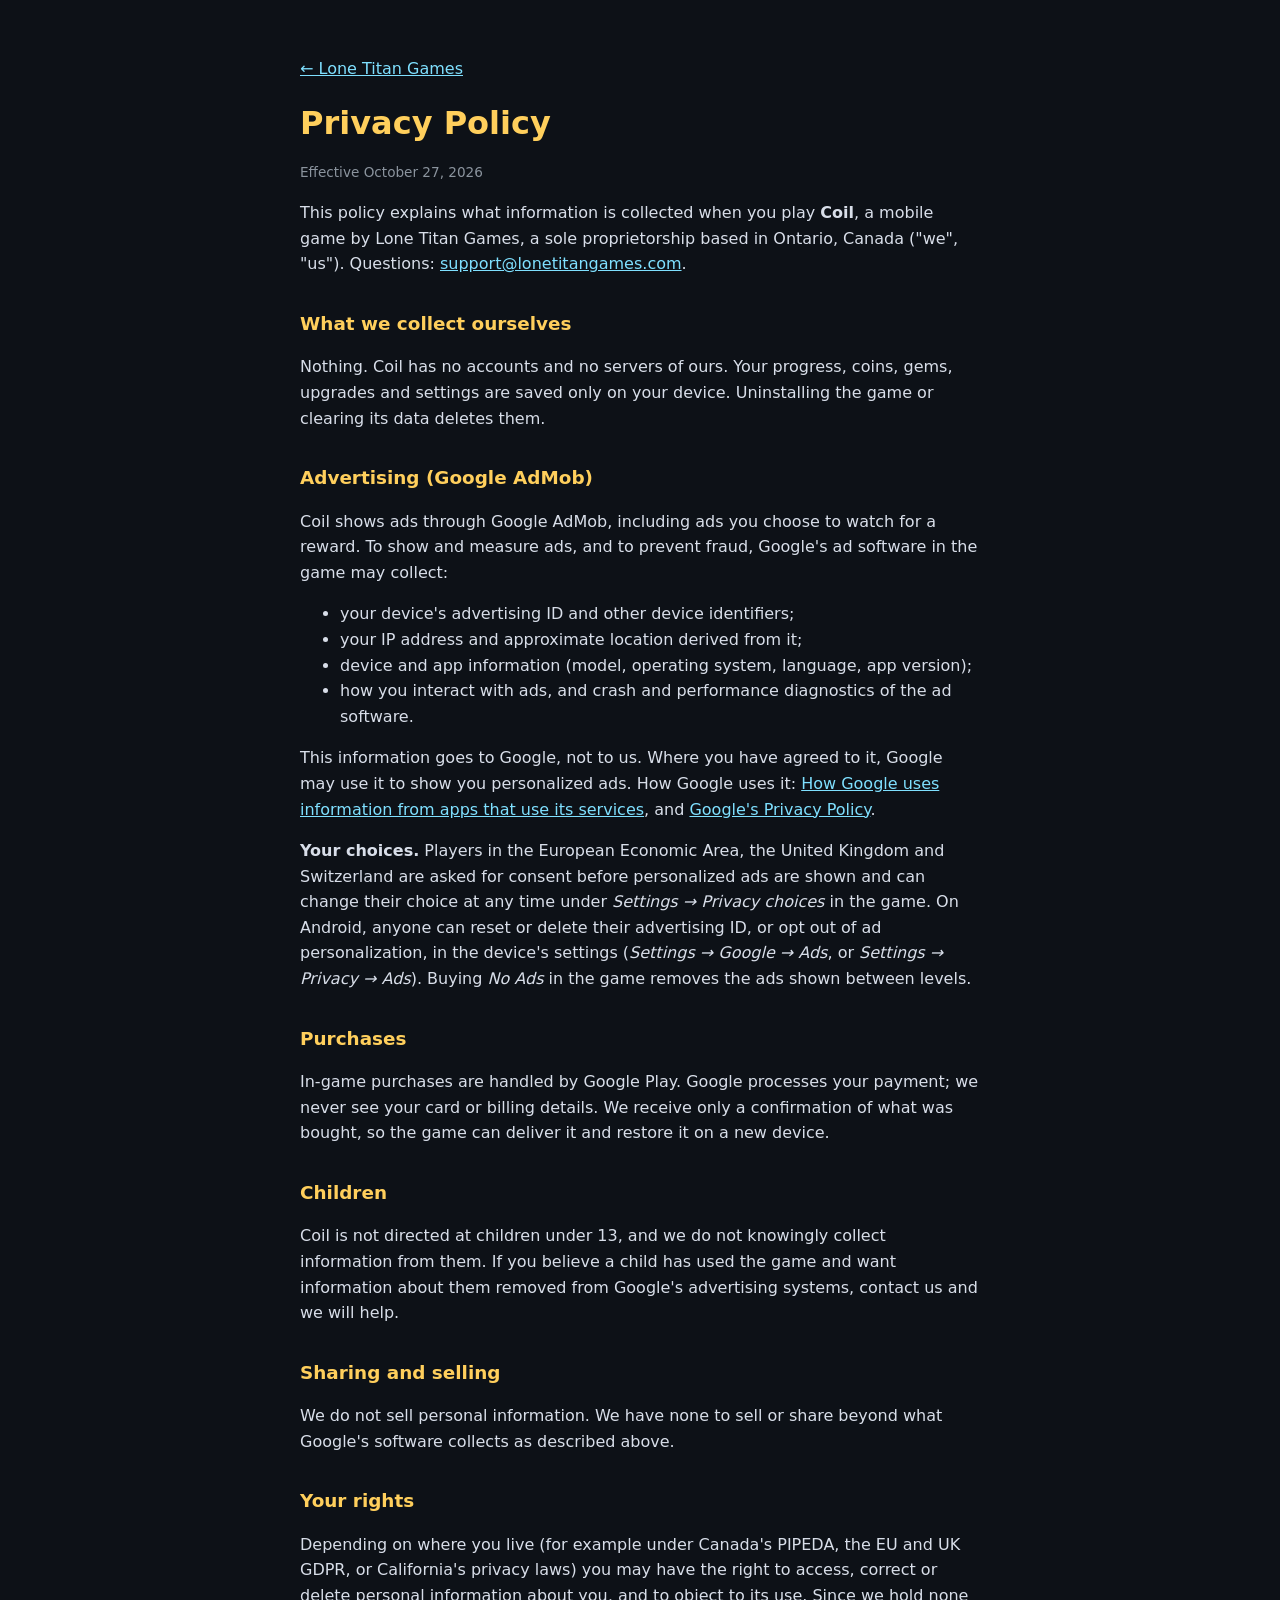
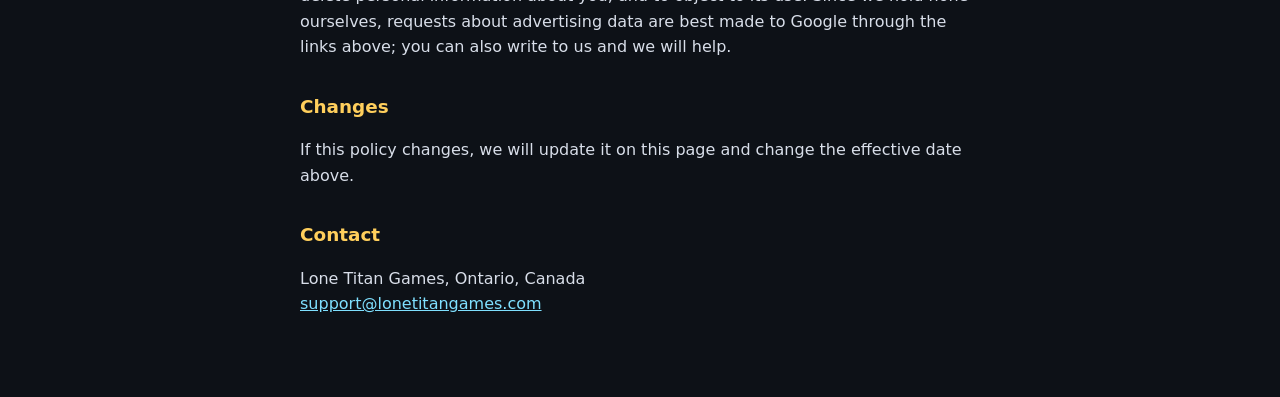
==== privacy.html @ b6895143 "Lone Titan Games website: home page and Coil's privacy policy Co-Authored-By: Claude Opus 5.5 <norep" ====
<!doctype html>
<html lang="en">
<head>
<meta charset="utf-8">
<meta name="viewport" content="width=device-width, initial-scale=1">
<title>Privacy Policy · Lone Titan Games</title>
<link rel="stylesheet" href="style.css">
</head>
<body>
<main>
<p><a href="/">← Lone Titan Games</a></p>
<h1>Privacy Policy</h1>
<p class="small">Effective October 27, 2026</p>

<p>This policy explains what information is collected when you play <strong>Coil</strong>, a mobile game by Lone Titan Games, a sole proprietorship based in Ontario, Canada ("we", "us"). Questions: <a href="mailto:support@lonetitangames.com">support@lonetitangames.com</a>.</p>

<h2>What we collect ourselves</h2>
<p>Nothing. Coil has no accounts and no servers of ours. Your progress, coins, gems, upgrades and settings are saved only on your device. Uninstalling the game or clearing its data deletes them.</p>

<h2>Advertising (Google AdMob)</h2>
<p>Coil shows ads through Google AdMob, including ads you choose to watch for a reward. To show and measure ads, and to prevent fraud, Google's ad software in the game may collect:</p>
<ul>
<li>your device's advertising ID and other device identifiers;</li>
<li>your IP address and approximate location derived from it;</li>
<li>device and app information (model, operating system, language, app version);</li>
<li>how you interact with ads, and crash and performance diagnostics of the ad software.</li>
</ul>
<p>This information goes to Google, not to us. Where you have agreed to it, Google may use it to show you personalized ads. How Google uses it: <a href="https://policies.google.com/technologies/partner-sites">How Google uses information from apps that use its services</a>, and <a href="https://policies.google.com/privacy">Google's Privacy Policy</a>.</p>
<p><strong>Your choices.</strong> Players in the European Economic Area, the United Kingdom and Switzerland are asked for consent before personalized ads are shown and can change their choice at any time under <em>Settings → Privacy choices</em> in the game. On Android, anyone can reset or delete their advertising ID, or opt out of ad personalization, in the device's settings (<em>Settings → Google → Ads</em>, or <em>Settings → Privacy → Ads</em>). Buying <em>No Ads</em> in the game removes the ads shown between levels.</p>

<h2>Purchases</h2>
<p>In-game purchases are handled by Google Play. Google processes your payment; we never see your card or billing details. We receive only a confirmation of what was bought, so the game can deliver it and restore it on a new device.</p>

<h2>Children</h2>
<p>Coil is not directed at children under 13, and we do not knowingly collect information from them. If you believe a child has used the game and want information about them removed from Google's advertising systems, contact us and we will help.</p>

<h2>Sharing and selling</h2>
<p>We do not sell personal information. We have none to sell or share beyond what Google's software collects as described above.</p>

<h2>Your rights</h2>
<p>Depending on where you live (for example under Canada's PIPEDA, the EU and UK GDPR, or California's privacy laws) you may have the right to access, correct or delete personal information about you, and to object to its use. Since we hold none ourselves, requests about advertising data are best made to Google through the links above; you can also write to us and we will help.</p>

<h2>Changes</h2>
<p>If this policy changes, we will update it on this page and change the effective date above.</p>

<h2>Contact</h2>
<p>Lone Titan Games, Ontario, Canada<br><a href="mailto:support@lonetitangames.com">support@lonetitangames.com</a></p>
</main>
</body>
</html>
---- style.css ----
:root { color-scheme: dark; }
body { margin: 0; background: #0d1117; color: #d8dee9; font: 16px/1.6 system-ui, -apple-system, "Segoe UI", Roboto, sans-serif; }
main { max-width: 680px; margin: 0 auto; padding: 40px 16px 64px; }
h1 { color: #ffcf5c; font-size: 2rem; margin: 0 0 8px; }
h2 { color: #ffcf5c; font-size: 1.15rem; margin: 32px 0 8px; }
a { color: #7fe0ff; }
.small { font-size: 0.85rem; color: #8b949e; }
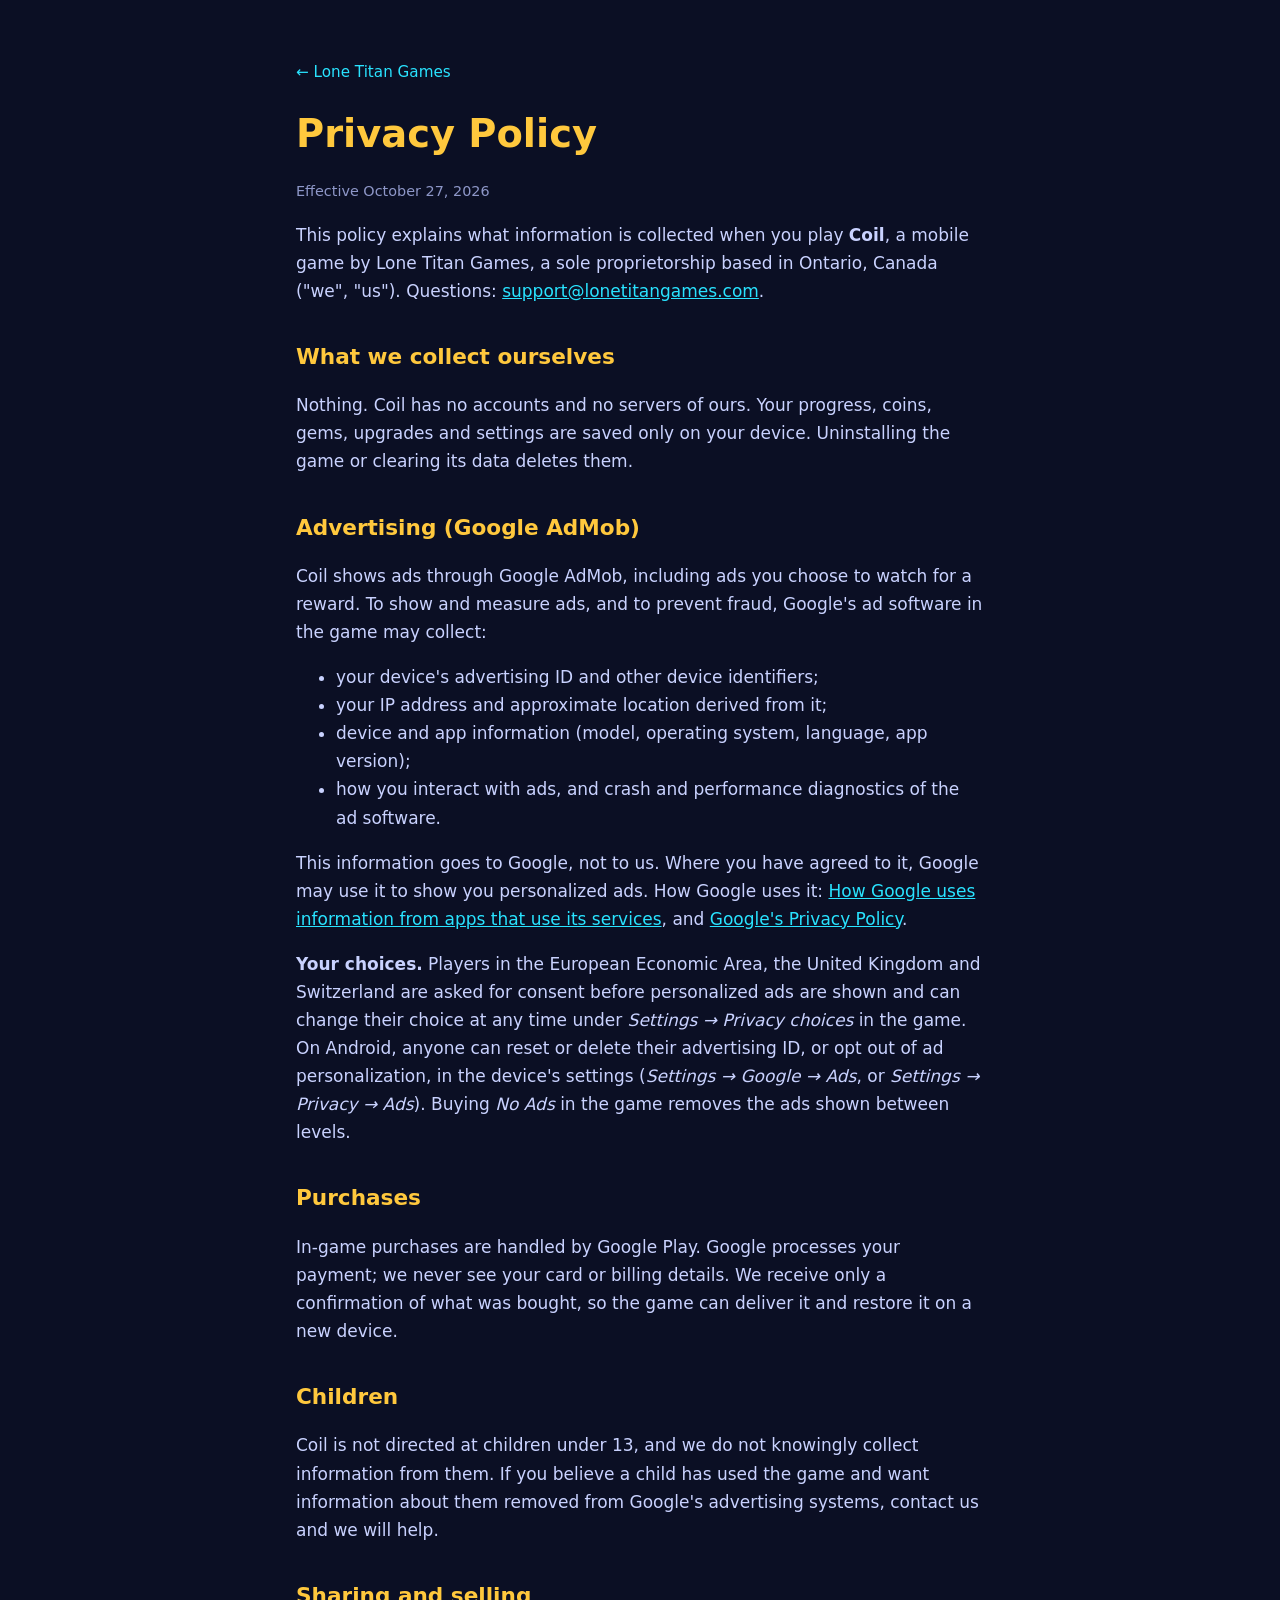
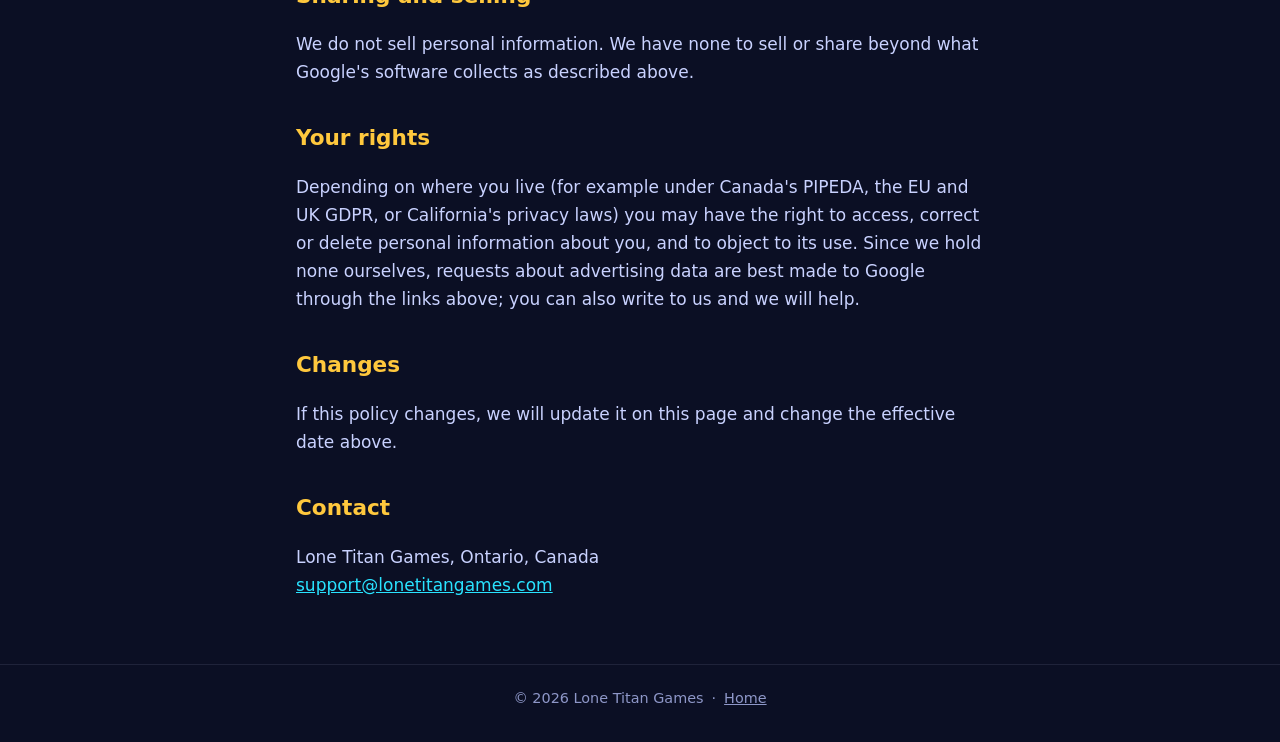
==== commit 9de4418a: "Restyle the site with Coil's art, icon and font Co-Authored-By: Claude Opus 5.5 <noreply@anthropic.c" ====
--- a/privacy.html
+++ b/privacy.html
@@ -4,11 +4,12 @@
 <meta charset="utf-8">
 <meta name="viewport" content="width=device-width, initial-scale=1">
 <title>Privacy Policy · Lone Titan Games</title>
+<link rel="icon" href="favicon.png">
 <link rel="stylesheet" href="style.css">
 </head>
 <body>
-<main>
-<p><a href="/">← Lone Titan Games</a></p>
+<main class="doc">
+<p><a class="back" href="/">← Lone Titan Games</a></p>
 <h1>Privacy Policy</h1>
 <p class="small">Effective October 27, 2026</p>
 
@@ -46,5 +47,8 @@
 <h2>Contact</h2>
 <p>Lone Titan Games, Ontario, Canada<br><a href="mailto:support@lonetitangames.com">support@lonetitangames.com</a></p>
 </main>
+<footer>
+  © 2026 Lone Titan Games<span>·</span><a href="/">Home</a>
+</footer>
 </body>
 </html>
--- a/style.css
+++ b/style.css
@@ -1,7 +1,69 @@
-:root { color-scheme: dark; }
-body { margin: 0; background: #0d1117; color: #d8dee9; font: 16px/1.6 system-ui, -apple-system, "Segoe UI", Roboto, sans-serif; }
-main { max-width: 680px; margin: 0 auto; padding: 40px 16px 64px; }
-h1 { color: #ffcf5c; font-size: 2rem; margin: 0 0 8px; }
-h2 { color: #ffcf5c; font-size: 1.15rem; margin: 32px 0 8px; }
-a { color: #7fe0ff; }
-.small { font-size: 0.85rem; color: #8b949e; }
+@font-face { font-family: "Lilita One"; src: url("fonts/LilitaOne-Regular.ttf") format("truetype"); font-display: swap; }
+
+:root {
+  color-scheme: dark;
+  --bg: #0b0f24;
+  --card: #161b3a;
+  --text: #c9d2ff;
+  --muted: #8e97c8;
+  --gold: #ffc83d;
+  --cyan: #29e3ff;
+  --pink: #ff3fa4;
+}
+
+* { box-sizing: border-box; }
+body { margin: 0; background: var(--bg); color: var(--text); font: 17px/1.65 system-ui, -apple-system, "Segoe UI", Roboto, sans-serif; }
+a { color: var(--cyan); }
+img { display: block; max-width: 100%; }
+.display { font-family: "Lilita One", system-ui, sans-serif; font-weight: 400; letter-spacing: 0.02em; }
+
+/* Studio header over the starfield */
+.hero {
+  background: linear-gradient(180deg, rgba(11,15,36,0.35), var(--bg) 92%), url("img/space.jpg") center / cover;
+  padding: 72px 16px 56px;
+  text-align: center;
+}
+.hero h1 { margin: 0; font-size: clamp(2.4rem, 8vw, 4.2rem); line-height: 1.05; color: var(--gold); text-shadow: 0 4px 0 #8a5a10, 0 0 32px rgba(255,200,61,0.35); }
+.hero p { margin: 14px 0 0; color: var(--text); font-size: 1.05rem; }
+
+main { max-width: 960px; margin: 0 auto; padding: 0 16px 48px; }
+
+/* The game card */
+.game {
+  display: grid; grid-template-columns: minmax(0, 340px) 1fr; gap: 36px; align-items: center;
+  background: linear-gradient(135deg, var(--card), #1d1446);
+  border: 1px solid rgba(201,210,255,0.14); border-radius: 22px;
+  padding: 28px; box-shadow: 0 20px 60px rgba(0,0,0,0.45);
+}
+.game .art { border-radius: 16px; box-shadow: 0 0 0 1px rgba(255,255,255,0.08), 0 12px 36px rgba(41,227,255,0.18); }
+.game .title { display: flex; align-items: center; gap: 16px; }
+.game .icon { width: 72px; height: 72px; border-radius: 18px; box-shadow: 0 6px 18px rgba(0,0,0,0.5); }
+.game h2 { margin: 0; font-size: 3rem; line-height: 1; color: #fff; }
+.game .kind { margin: 2px 0 0; color: var(--gold); font-size: 0.95rem; }
+.game ul { padding-left: 1.2em; margin: 16px 0 22px; }
+.game li { margin: 4px 0; }
+.badge {
+  display: inline-block; padding: 10px 20px; border-radius: 999px;
+  background: var(--gold); color: #1a1033; font-family: "Lilita One", system-ui, sans-serif; font-size: 1.1rem; letter-spacing: 0.03em;
+  box-shadow: 0 4px 0 #8a5a10;
+}
+
+.contact { text-align: center; margin-top: 56px; }
+.contact h2 { color: var(--gold); font-size: 1.8rem; margin: 0 0 6px; }
+
+footer { border-top: 1px solid rgba(201,210,255,0.1); padding: 22px 16px 32px; text-align: center; color: var(--muted); font-size: 0.9rem; }
+footer a { color: var(--muted); }
+footer span { margin: 0 8px; }
+
+/* Privacy policy page */
+.doc { max-width: 720px; padding-top: 40px; }
+.doc h1 { color: var(--gold); font-size: 2.4rem; margin: 8px 0 4px; }
+.doc h2 { color: var(--gold); font-size: 1.35rem; margin: 34px 0 6px; }
+.small { font-size: 0.9rem; color: var(--muted); }
+.back { font-size: 0.95rem; text-decoration: none; }
+
+@media (max-width: 720px) {
+  .game { grid-template-columns: 1fr; padding: 18px; gap: 22px; }
+  .game .art { max-width: 340px; margin: 0 auto; }
+  .game h2 { font-size: 2.5rem; }
+}
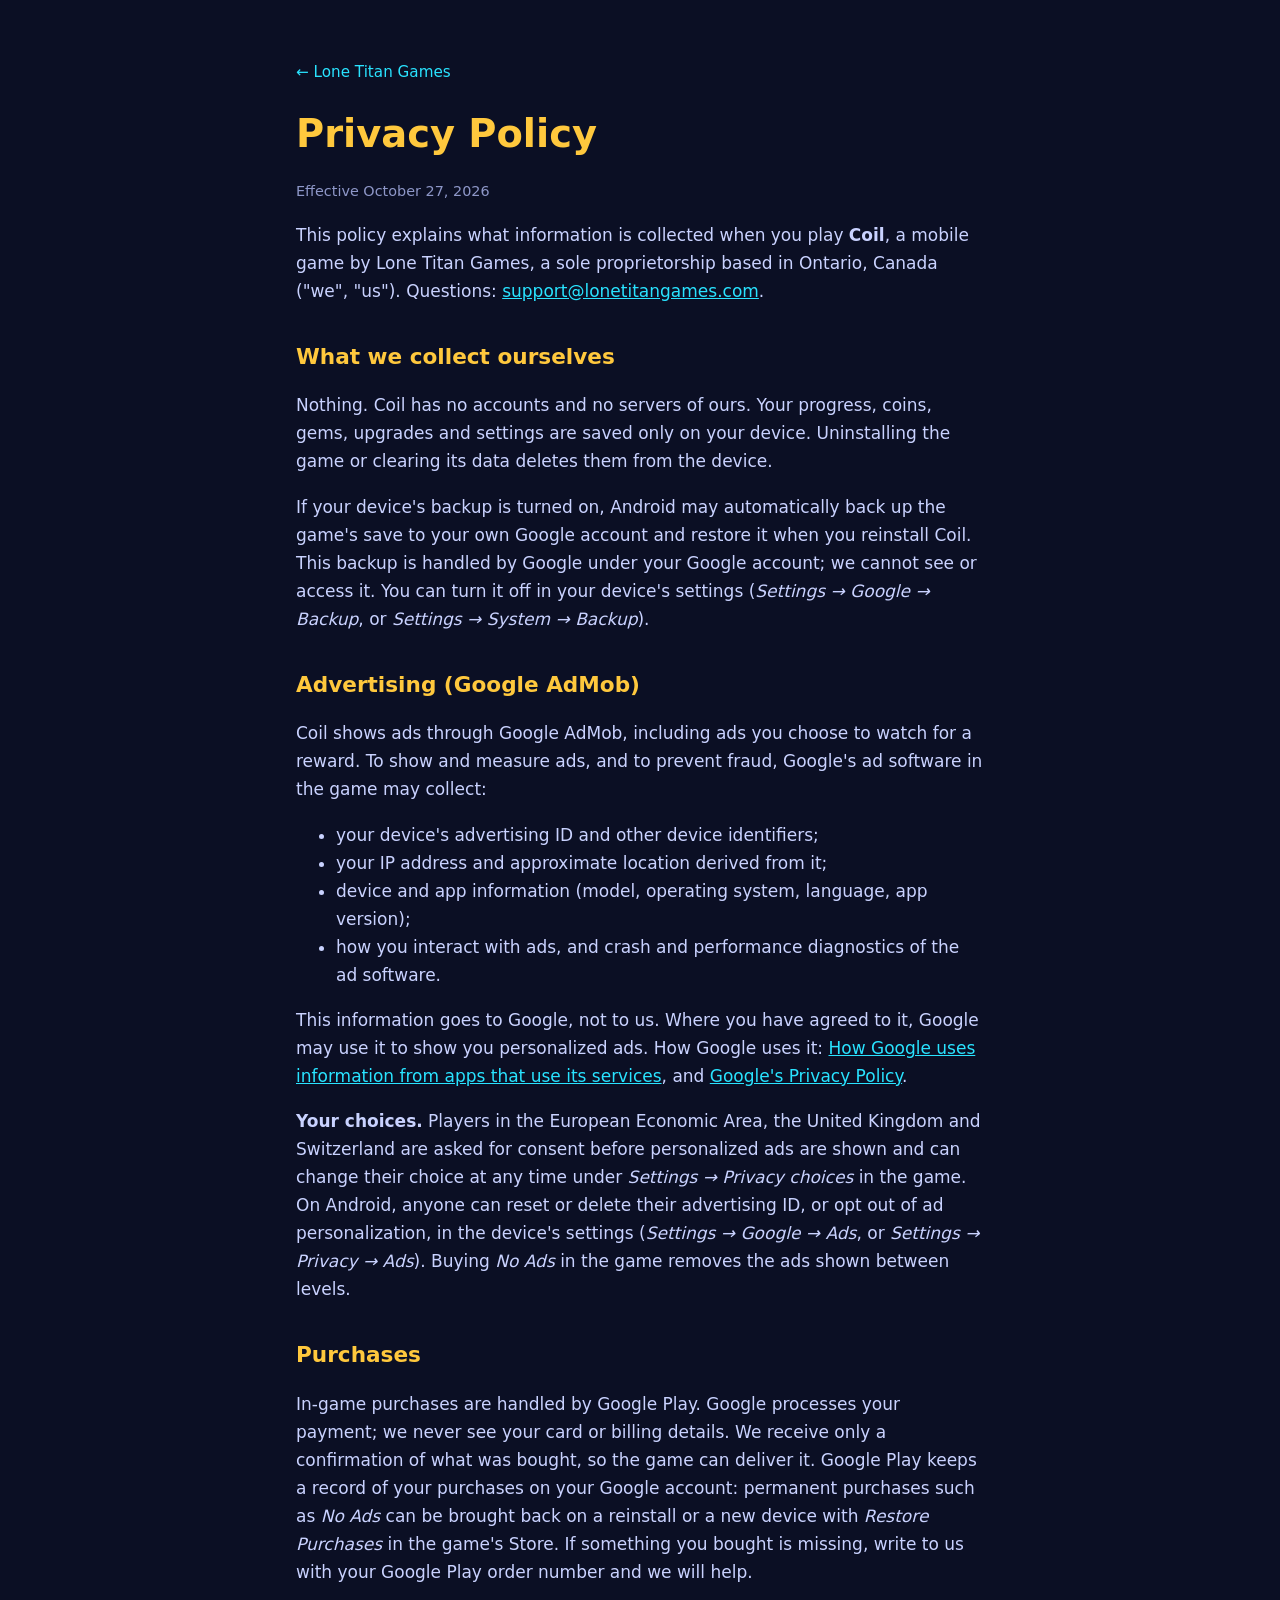
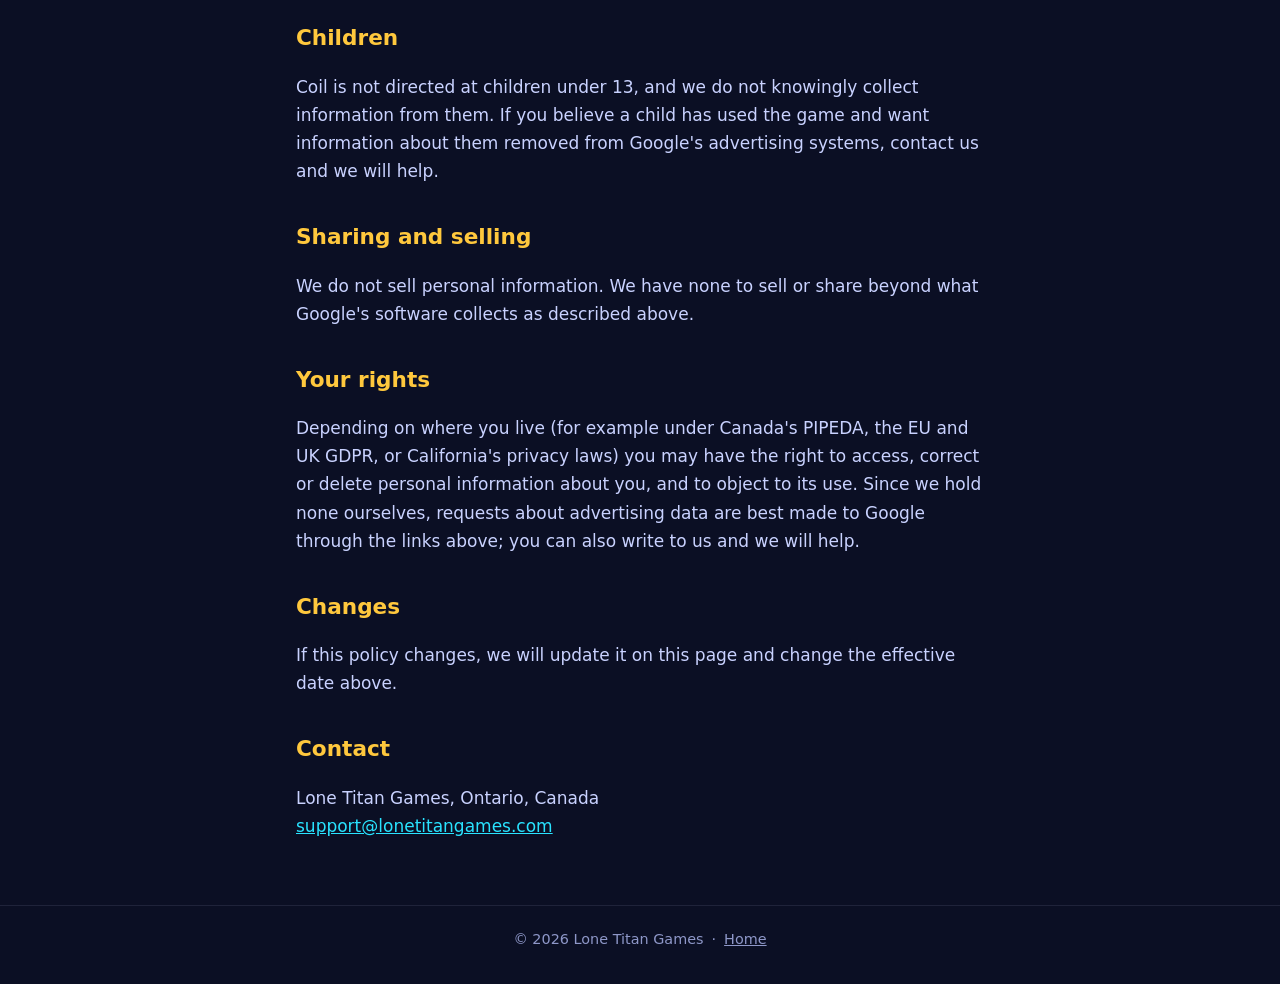
==== commit fab330c7: "Privacy policy: Android's automatic backup of the save, and Google Play's purchase records and Resto" ====
--- a/privacy.html
+++ b/privacy.html
@@ -16,7 +16,8 @@
 <p>This policy explains what information is collected when you play <strong>Coil</strong>, a mobile game by Lone Titan Games, a sole proprietorship based in Ontario, Canada ("we", "us"). Questions: <a href="mailto:support@lonetitangames.com">support@lonetitangames.com</a>.</p>
 
 <h2>What we collect ourselves</h2>
-<p>Nothing. Coil has no accounts and no servers of ours. Your progress, coins, gems, upgrades and settings are saved only on your device. Uninstalling the game or clearing its data deletes them.</p>
+<p>Nothing. Coil has no accounts and no servers of ours. Your progress, coins, gems, upgrades and settings are saved only on your device. Uninstalling the game or clearing its data deletes them from the device.</p>
+<p>If your device's backup is turned on, Android may automatically back up the game's save to your own Google account and restore it when you reinstall Coil. This backup is handled by Google under your Google account; we cannot see or access it. You can turn it off in your device's settings (<em>Settings → Google → Backup</em>, or <em>Settings → System → Backup</em>).</p>
 
 <h2>Advertising (Google AdMob)</h2>
 <p>Coil shows ads through Google AdMob, including ads you choose to watch for a reward. To show and measure ads, and to prevent fraud, Google's ad software in the game may collect:</p>
@@ -30,7 +31,7 @@
 <p><strong>Your choices.</strong> Players in the European Economic Area, the United Kingdom and Switzerland are asked for consent before personalized ads are shown and can change their choice at any time under <em>Settings → Privacy choices</em> in the game. On Android, anyone can reset or delete their advertising ID, or opt out of ad personalization, in the device's settings (<em>Settings → Google → Ads</em>, or <em>Settings → Privacy → Ads</em>). Buying <em>No Ads</em> in the game removes the ads shown between levels.</p>
 
 <h2>Purchases</h2>
-<p>In-game purchases are handled by Google Play. Google processes your payment; we never see your card or billing details. We receive only a confirmation of what was bought, so the game can deliver it and restore it on a new device.</p>
+<p>In-game purchases are handled by Google Play. Google processes your payment; we never see your card or billing details. We receive only a confirmation of what was bought, so the game can deliver it. Google Play keeps a record of your purchases on your Google account: permanent purchases such as <em>No Ads</em> can be brought back on a reinstall or a new device with <em>Restore Purchases</em> in the game's Store. If something you bought is missing, write to us with your Google Play order number and we will help.</p>
 
 <h2>Children</h2>
 <p>Coil is not directed at children under 13, and we do not knowingly collect information from them. If you believe a child has used the game and want information about them removed from Google's advertising systems, contact us and we will help.</p>
--- a/style.css
+++ b/style.css
@@ -14,7 +14,7 @@
 * { box-sizing: border-box; }
 body { margin: 0; background: var(--bg); color: var(--text); font: 17px/1.65 system-ui, -apple-system, "Segoe UI", Roboto, sans-serif; }
 a { color: var(--cyan); }
-img { display: block; max-width: 100%; }
+img { display: block; max-width: 100%; height: auto; }
 .display { font-family: "Lilita One", system-ui, sans-serif; font-weight: 400; letter-spacing: 0.02em; }
 
 /* Studio header over the starfield */
@@ -63,7 +63,7 @@
 .back { font-size: 0.95rem; text-decoration: none; }
 
 @media (max-width: 720px) {
-  .game { grid-template-columns: 1fr; padding: 18px; gap: 22px; }
-  .game .art { max-width: 340px; margin: 0 auto; }
+  .game { grid-template-columns: minmax(0, 1fr); padding: 18px; gap: 22px; }
+  .game .art { width: 100%; max-width: 340px; margin: 0 auto; }
   .game h2 { font-size: 2.5rem; }
 }
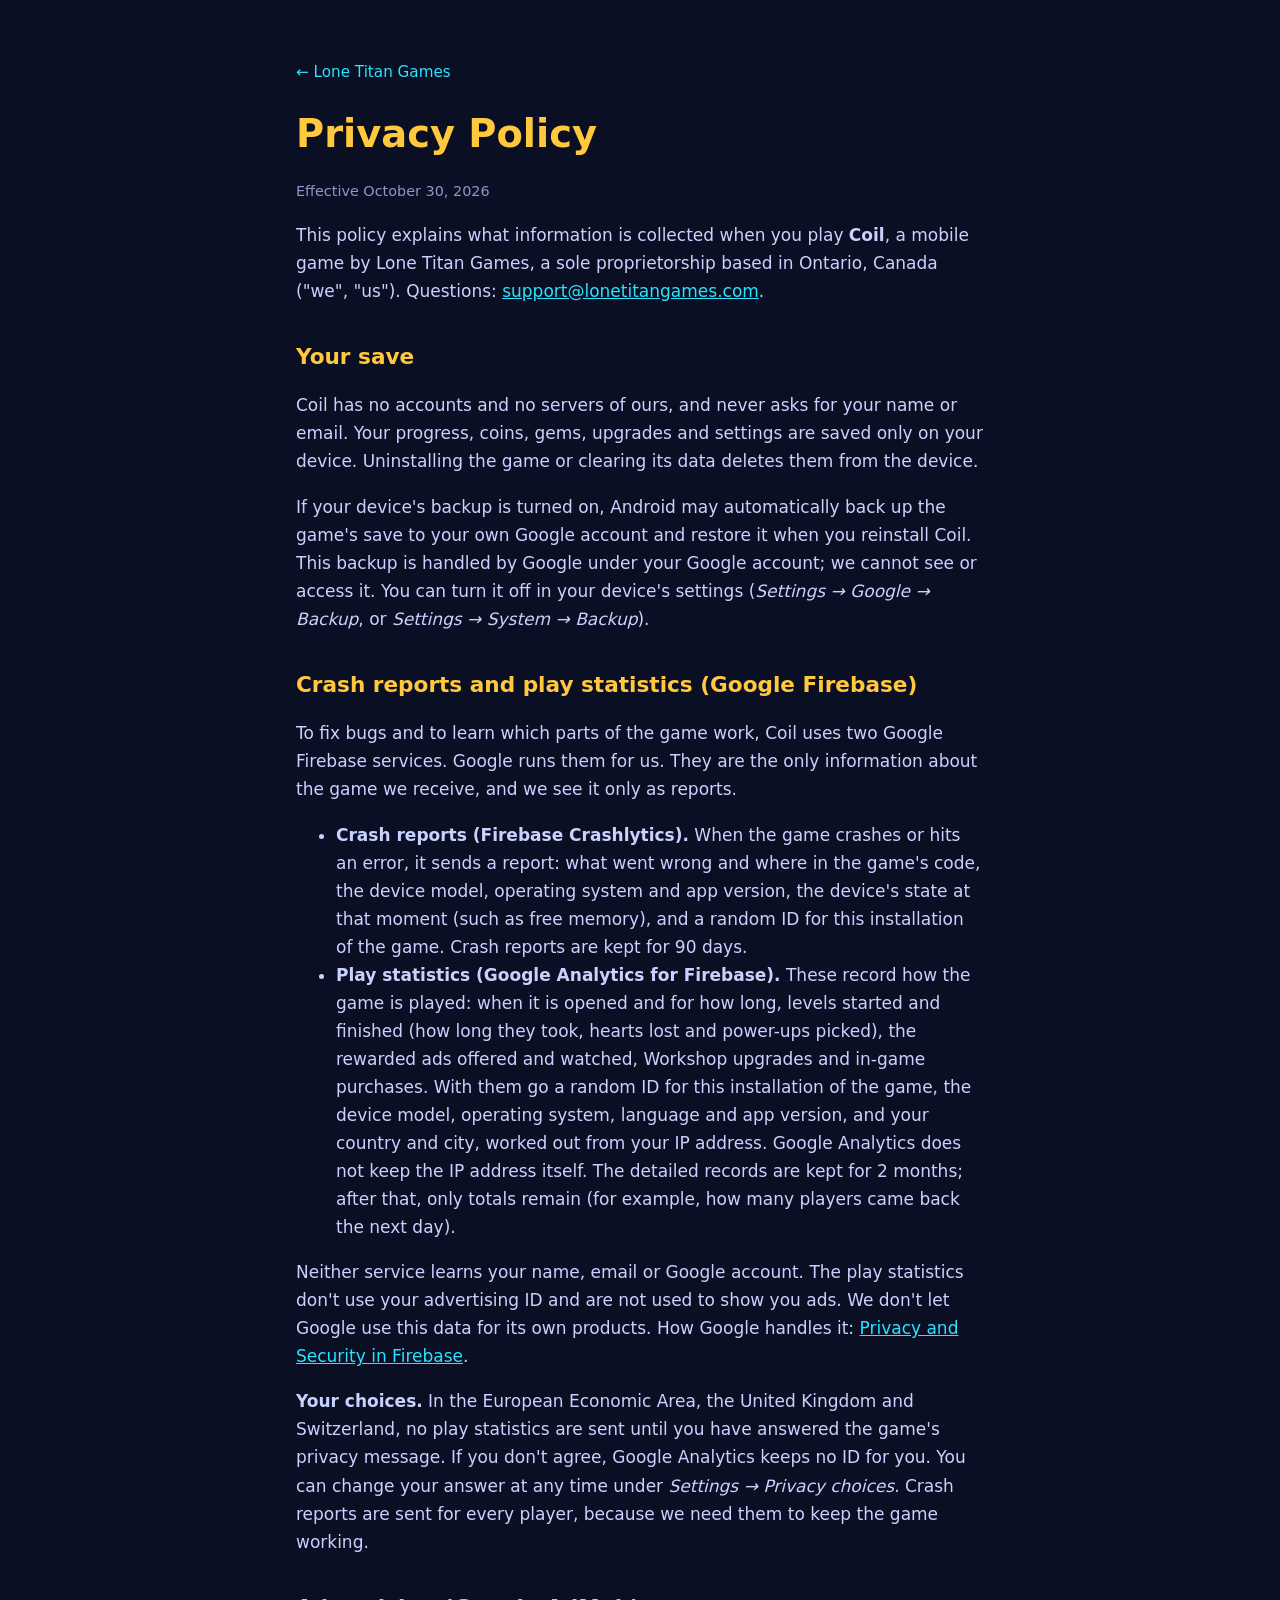
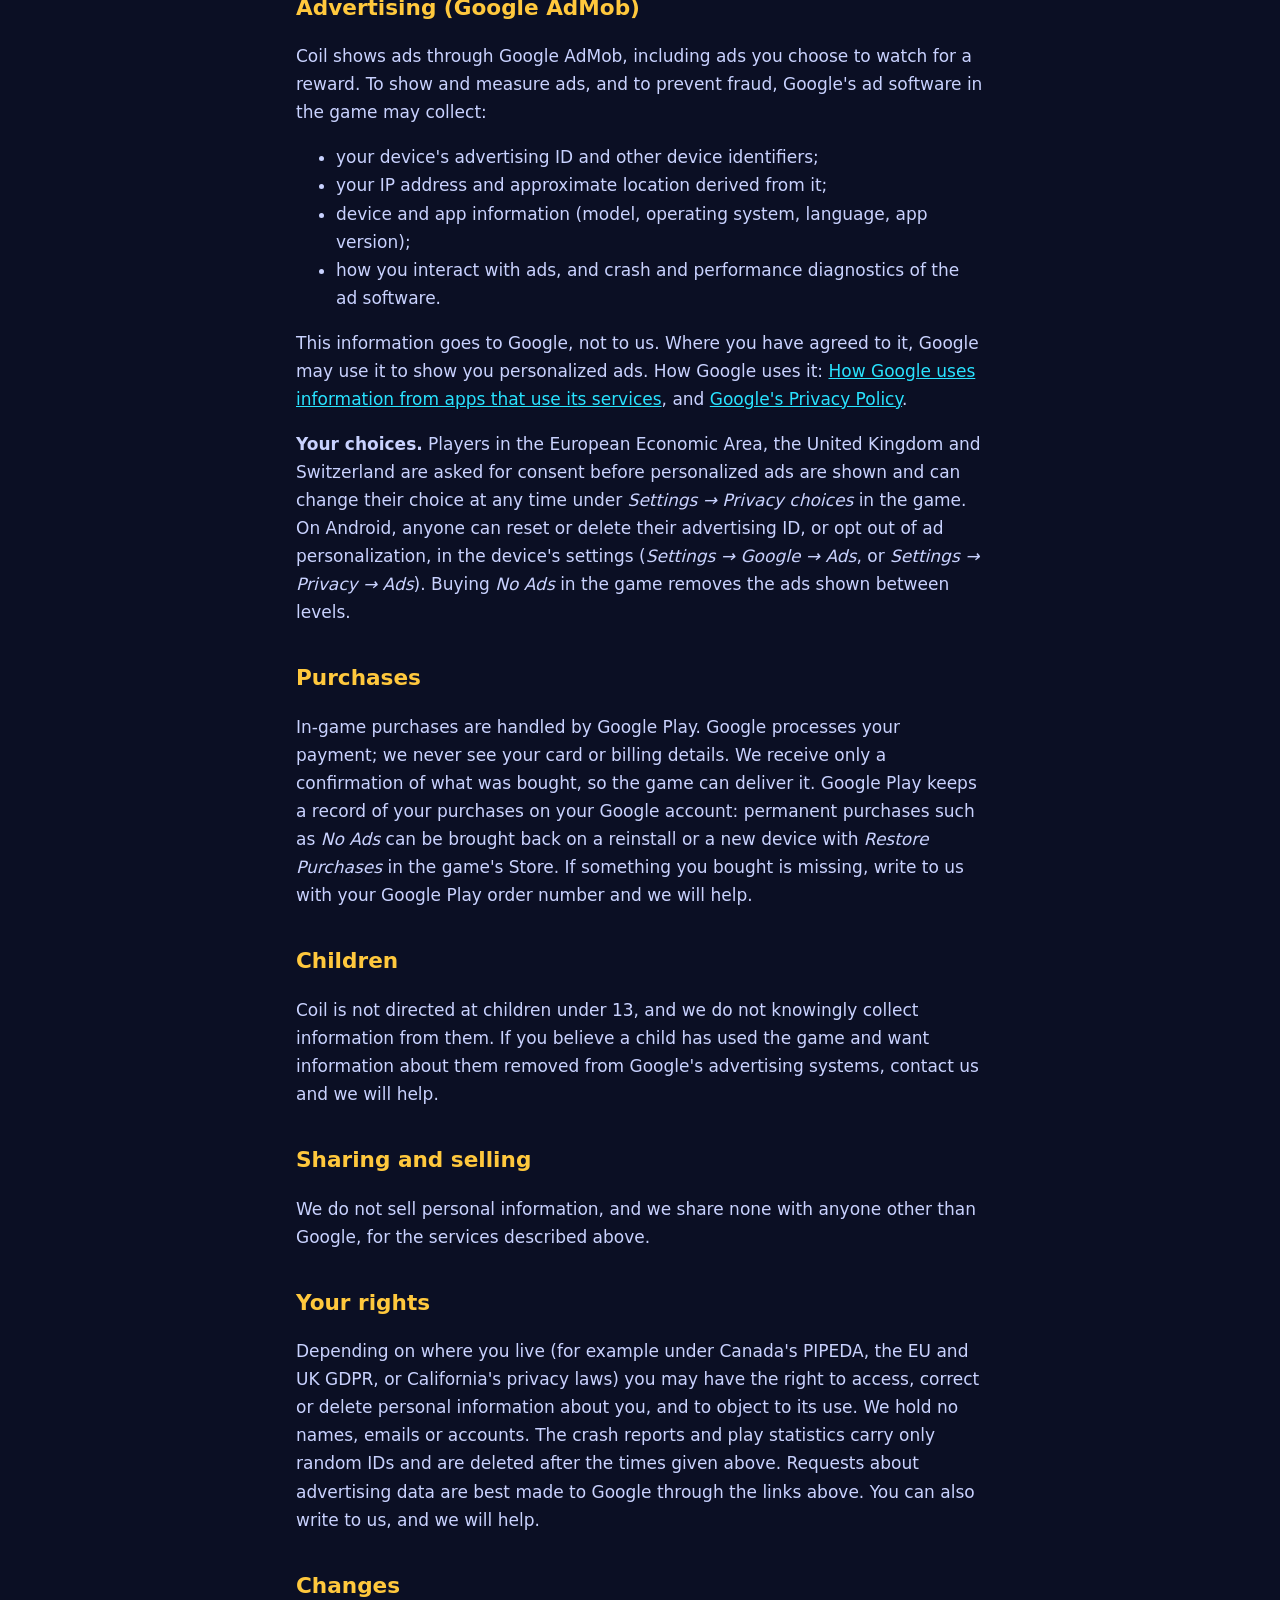
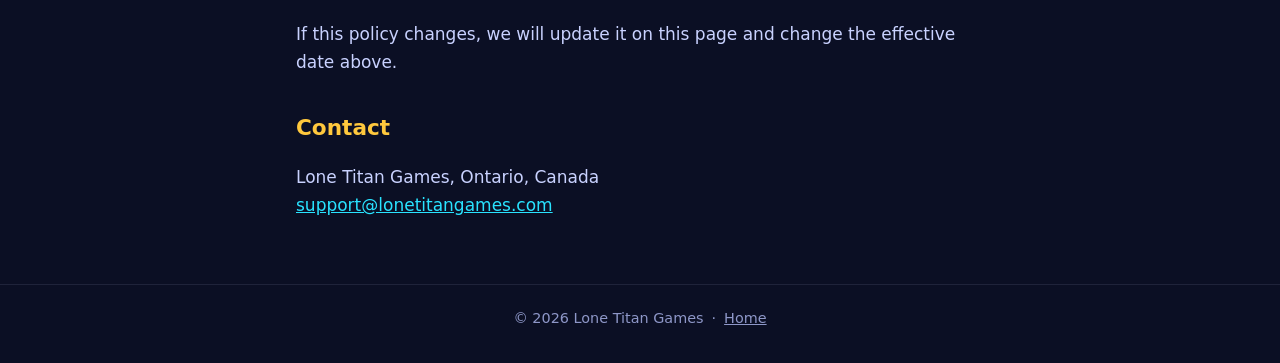
==== commit b59f8e0c: "Privacy policy: crash reports and play statistics through Google Firebase (Crashlytics and Analytics" ====
--- a/privacy.html
+++ b/privacy.html
@@ -11,13 +11,22 @@
 <main class="doc">
 <p><a class="back" href="/">← Lone Titan Games</a></p>
 <h1>Privacy Policy</h1>
-<p class="small">Effective October 27, 2026</p>
+<p class="small">Effective October 30, 2026</p>
 
 <p>This policy explains what information is collected when you play <strong>Coil</strong>, a mobile game by Lone Titan Games, a sole proprietorship based in Ontario, Canada ("we", "us"). Questions: <a href="mailto:support@lonetitangames.com">support@lonetitangames.com</a>.</p>
 
-<h2>What we collect ourselves</h2>
-<p>Nothing. Coil has no accounts and no servers of ours. Your progress, coins, gems, upgrades and settings are saved only on your device. Uninstalling the game or clearing its data deletes them from the device.</p>
+<h2>Your save</h2>
+<p>Coil has no accounts and no servers of ours, and never asks for your name or email. Your progress, coins, gems, upgrades and settings are saved only on your device. Uninstalling the game or clearing its data deletes them from the device.</p>
 <p>If your device's backup is turned on, Android may automatically back up the game's save to your own Google account and restore it when you reinstall Coil. This backup is handled by Google under your Google account; we cannot see or access it. You can turn it off in your device's settings (<em>Settings → Google → Backup</em>, or <em>Settings → System → Backup</em>).</p>
+
+<h2>Crash reports and play statistics (Google Firebase)</h2>
+<p>To fix bugs and to learn which parts of the game work, Coil uses two Google Firebase services. Google runs them for us. They are the only information about the game we receive, and we see it only as reports.</p>
+<ul>
+<li><strong>Crash reports (Firebase Crashlytics).</strong> When the game crashes or hits an error, it sends a report: what went wrong and where in the game's code, the device model, operating system and app version, the device's state at that moment (such as free memory), and a random ID for this installation of the game. Crash reports are kept for 90 days.</li>
+<li><strong>Play statistics (Google Analytics for Firebase).</strong> These record how the game is played: when it is opened and for how long, levels started and finished (how long they took, hearts lost and power-ups picked), the rewarded ads offered and watched, Workshop upgrades and in-game purchases. With them go a random ID for this installation of the game, the device model, operating system, language and app version, and your country and city, worked out from your IP address. Google Analytics does not keep the IP address itself. The detailed records are kept for 2 months; after that, only totals remain (for example, how many players came back the next day).</li>
+</ul>
+<p>Neither service learns your name, email or Google account. The play statistics don't use your advertising ID and are not used to show you ads. We don't let Google use this data for its own products. How Google handles it: <a href="https://firebase.google.com/support/privacy">Privacy and Security in Firebase</a>.</p>
+<p><strong>Your choices.</strong> In the European Economic Area, the United Kingdom and Switzerland, no play statistics are sent until you have answered the game's privacy message. If you don't agree, Google Analytics keeps no ID for you. You can change your answer at any time under <em>Settings → Privacy choices</em>. Crash reports are sent for every player, because we need them to keep the game working.</p>
 
 <h2>Advertising (Google AdMob)</h2>
 <p>Coil shows ads through Google AdMob, including ads you choose to watch for a reward. To show and measure ads, and to prevent fraud, Google's ad software in the game may collect:</p>
@@ -37,10 +46,10 @@
 <p>Coil is not directed at children under 13, and we do not knowingly collect information from them. If you believe a child has used the game and want information about them removed from Google's advertising systems, contact us and we will help.</p>
 
 <h2>Sharing and selling</h2>
-<p>We do not sell personal information. We have none to sell or share beyond what Google's software collects as described above.</p>
+<p>We do not sell personal information, and we share none with anyone other than Google, for the services described above.</p>
 
 <h2>Your rights</h2>
-<p>Depending on where you live (for example under Canada's PIPEDA, the EU and UK GDPR, or California's privacy laws) you may have the right to access, correct or delete personal information about you, and to object to its use. Since we hold none ourselves, requests about advertising data are best made to Google through the links above; you can also write to us and we will help.</p>
+<p>Depending on where you live (for example under Canada's PIPEDA, the EU and UK GDPR, or California's privacy laws) you may have the right to access, correct or delete personal information about you, and to object to its use. We hold no names, emails or accounts. The crash reports and play statistics carry only random IDs and are deleted after the times given above. Requests about advertising data are best made to Google through the links above. You can also write to us, and we will help.</p>
 
 <h2>Changes</h2>
 <p>If this policy changes, we will update it on this page and change the effective date above.</p>
